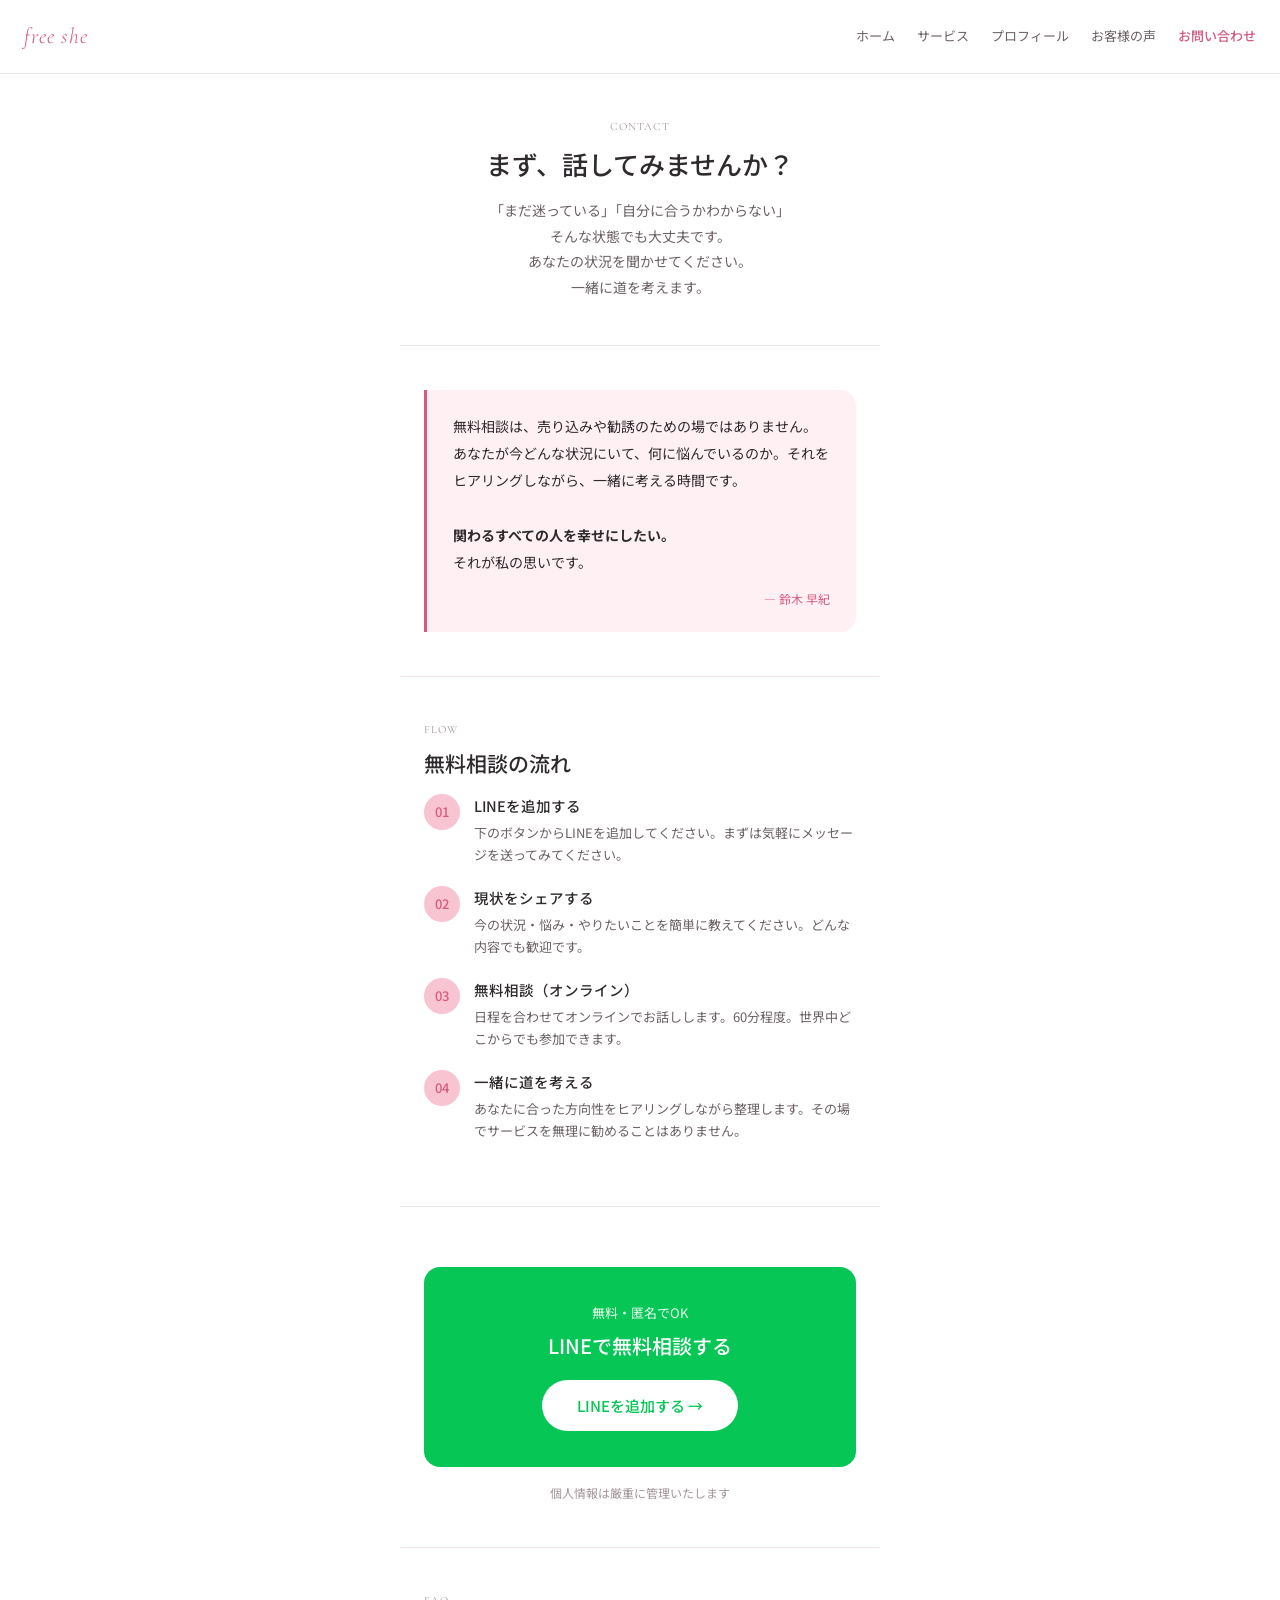
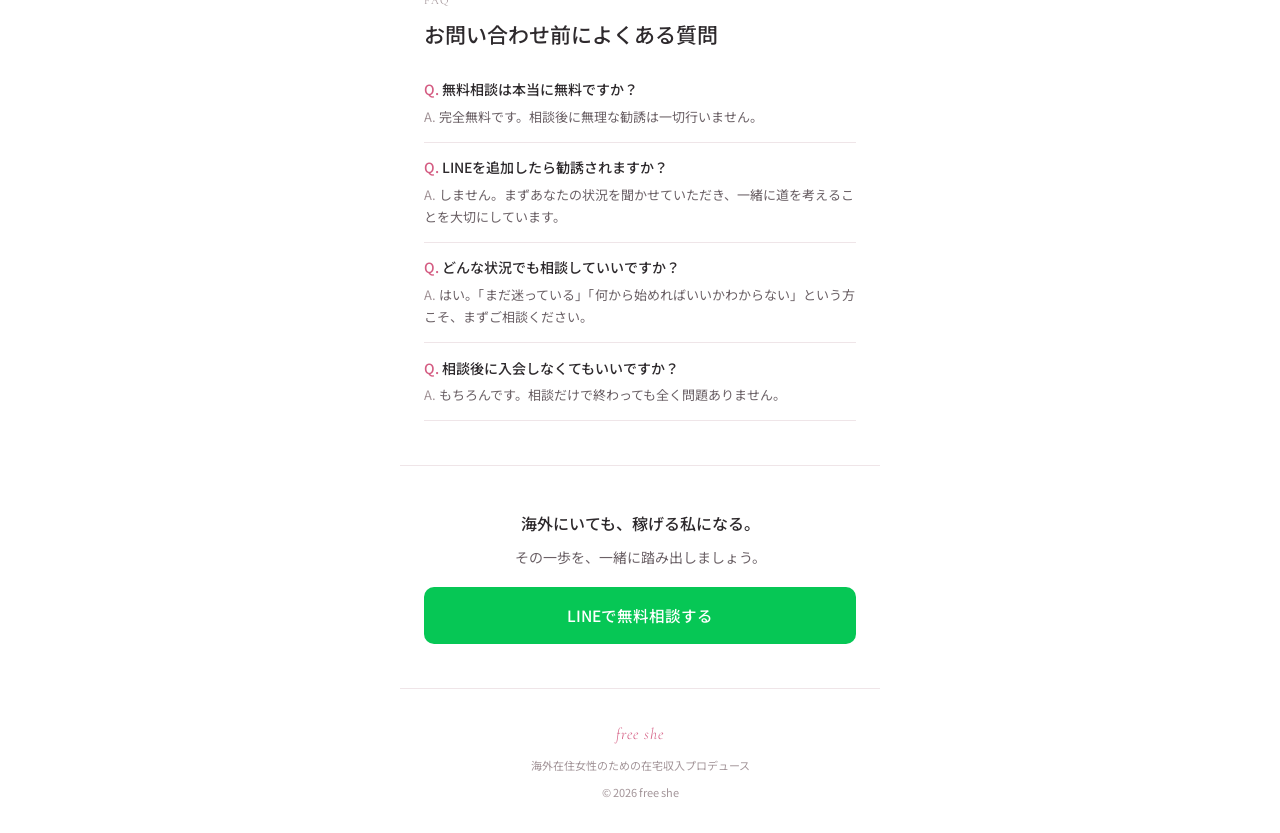
==== contact.html @ 598113c8 "Add files via upload" ====
<!DOCTYPE html>
<html lang="ja">
<head>
<meta charset="UTF-8">
<meta name="viewport" content="width=device-width, initial-scale=1.0">
<title>お問い合わせ ｜ free she</title>
<meta name="description" content="free sheへのお問い合わせ・無料相談はこちらから。LINEで気軽にご相談いただけます。">
<link rel="stylesheet" href="style.css">
</head>
<body>

<header class="site-header">
  <a href="index.html" class="logo">free she</a>
  <button class="nav-toggle" id="navToggle">☰</button>
  <nav class="nav-links" id="navLinks">
    <a href="index.html">ホーム</a>
    <a href="service.html">サービス</a>
    <a href="profile.html">プロフィール</a>
    <a href="voice.html">お客様の声</a>
    <a href="contact.html" class="active">お問い合わせ</a>
  </nav>
</header>

<!-- ヘッダー -->
<section class="section center">
  <div class="label">contact</div>
  <h1 class="hero-title">まず、話してみませんか？</h1>
  <p class="section-sub">「まだ迷っている」「自分に合うかわからない」<br>そんな状態でも大丈夫です。<br>あなたの状況を聞かせてください。<br>一緒に道を考えます。</p>
</section>

<!-- メッセージ -->
<section class="section">
  <div class="message-box">
    <p class="message-text">無料相談は、売り込みや勧誘のための場ではありません。<br>あなたが今どんな状況にいて、何に悩んでいるのか。それをヒアリングしながら、一緒に考える時間です。<br><br><strong style="color:var(--color-text-primary);">関わるすべての人を幸せにしたい。</strong><br>それが私の思いです。</p>
    <p class="message-signature">— 鈴木 早紀</p>
  </div>
</section>

<!-- 流れ -->
<section class="section">
  <div class="label">Flow</div>
  <h2 class="section-title">無料相談の流れ</h2>

  <div class="step-row">
    <div class="step-circle">01</div>
    <div>
      <div class="step-title">LINEを追加する</div>
      <div class="step-desc">下のボタンからLINEを追加してください。まずは気軽にメッセージを送ってみてください。</div>
    </div>
  </div>
  <div class="step-row">
    <div class="step-circle">02</div>
    <div>
      <div class="step-title">現状をシェアする</div>
      <div class="step-desc">今の状況・悩み・やりたいことを簡単に教えてください。どんな内容でも歓迎です。</div>
    </div>
  </div>
  <div class="step-row">
    <div class="step-circle">03</div>
    <div>
      <div class="step-title">無料相談（オンライン）</div>
      <div class="step-desc">日程を合わせてオンラインでお話しします。60分程度。世界中どこからでも参加できます。</div>
    </div>
  </div>
  <div class="step-row">
    <div class="step-circle">04</div>
    <div>
      <div class="step-title">一緒に道を考える</div>
      <div class="step-desc">あなたに合った方向性をヒアリングしながら整理します。その場でサービスを無理に勧めることはありません。</div>
    </div>
  </div>
</section>

<!-- LINEボタン大 -->
<section class="section">
  <div class="line-big">
    <p class="line-big-sub">無料・匿名でOK</p>
    <p class="line-big-title">LINEで無料相談する</p>
    <a href="#" class="line-big-btn">LINEを追加する →</a>
  </div>
  <p style="font-size:12px; color:var(--color-text-tertiary); text-align:center; margin-top:0.75rem;">個人情報は厳重に管理いたします</p>
</section>

<!-- FAQ -->
<section class="section">
  <div class="label">FAQ</div>
  <h2 class="section-title">お問い合わせ前によくある質問</h2>
  <div class="faq-item">
    <div class="faq-q">無料相談は本当に無料ですか？</div>
    <div class="faq-a">完全無料です。相談後に無理な勧誘は一切行いません。</div>
  </div>
  <div class="faq-item">
    <div class="faq-q">LINEを追加したら勧誘されますか？</div>
    <div class="faq-a">しません。まずあなたの状況を聞かせていただき、一緒に道を考えることを大切にしています。</div>
  </div>
  <div class="faq-item">
    <div class="faq-q">どんな状況でも相談していいですか？</div>
    <div class="faq-a">はい。「まだ迷っている」「何から始めればいいかわからない」という方こそ、まずご相談ください。</div>
  </div>
  <div class="faq-item">
    <div class="faq-q">相談後に入会しなくてもいいですか？</div>
    <div class="faq-a">もちろんです。相談だけで終わっても全く問題ありません。</div>
  </div>
</section>

<!-- 最後のCTA -->
<section class="section center">
  <p style="font-size:16px; font-weight:500; margin-bottom:0.5rem;">海外にいても、稼げる私になる。</p>
  <p class="section-sub" style="margin-bottom:0.25rem;">その一歩を、一緒に踏み出しましょう。</p>
  <a href="#" class="btn-line">LINEで無料相談する</a>
</section>

<footer class="site-footer">
  <div class="logo">free she</div>
  <p>海外在住女性のための在宅収入プロデュース</p>
  <p style="margin-top:0.5rem;">&copy; 2026 free she</p>
</footer>

<script>
  document.getElementById('navToggle').addEventListener('click', function() {
    document.getElementById('navLinks').classList.toggle('open');
  });
</script>

</body>
</html>
---- style.css ----
@import url('https://fonts.googleapis.com/css2?family=Noto+Sans+JP:wght@300;400;500;700&family=Cormorant+Garamond:ital,wght@0,300;1,300&display=swap');

* {
  box-sizing: border-box;
  margin: 0;
  padding: 0;
}

:root {
  --color-primary: #D45C82;
  --color-primary-light: #F9C4D1;
  --color-primary-pale: #FFF0F4;
  --color-text-primary: #2E2A2D;
  --color-text-secondary: #6B6166;
  --color-text-tertiary: #A39599;
  --color-bg: #FFFFFF;
  --color-bg-soft: #FBF7F8;
  --color-border: #EFE5E8;
  --color-line: #06C755;
  --radius-lg: 16px;
  --radius-md: 10px;
}

body {
  font-family: 'Noto Sans JP', sans-serif;
  color: var(--color-text-primary);
  background: var(--color-bg);
  line-height: 1.7;
  -webkit-font-smoothing: antialiased;
}

a {
  text-decoration: none;
  color: inherit;
}

img {
  max-width: 100%;
  display: block;
}

.container {
  max-width: 480px;
  margin: 0 auto;
  padding: 0 1.5rem;
}

/* ===== Header / Nav ===== */
.site-header {
  display: flex;
  justify-content: space-between;
  align-items: center;
  padding: 1.1rem 1.5rem;
  border-bottom: 0.5px solid var(--color-border);
  position: sticky;
  top: 0;
  background: rgba(255,255,255,0.95);
  backdrop-filter: blur(8px);
  z-index: 100;
}

.logo {
  font-family: 'Cormorant Garamond', serif;
  font-style: italic;
  font-weight: 300;
  font-size: 22px;
  color: var(--color-primary);
  letter-spacing: 1px;
}

.nav-toggle {
  background: none;
  border: none;
  font-size: 22px;
  color: var(--color-text-primary);
  cursor: pointer;
  display: none;
}

.nav-links {
  display: flex;
  gap: 22px;
  font-size: 13px;
  color: var(--color-text-secondary);
}

.nav-links a.active {
  color: var(--color-primary);
  font-weight: 500;
}

@media (max-width: 600px) {
  .nav-links {
    display: none;
    position: absolute;
    top: 100%;
    left: 0;
    right: 0;
    background: #fff;
    flex-direction: column;
    padding: 1rem 1.5rem;
    gap: 14px;
    border-bottom: 0.5px solid var(--color-border);
  }
  .nav-links.open {
    display: flex;
  }
  .nav-toggle {
    display: block;
  }
}

/* ===== Sections ===== */
.section {
  padding: 2.75rem 1.5rem;
  border-bottom: 0.5px solid var(--color-border);
  max-width: 480px;
  margin: 0 auto;
}

.section.center {
  text-align: center;
}

.label {
  font-size: 11px;
  letter-spacing: 0.1em;
  color: var(--color-text-tertiary);
  text-transform: uppercase;
  margin-bottom: 0.5rem;
  font-family: 'Cormorant Garamond', serif;
}

.section-title {
  font-size: 21px;
  font-weight: 500;
  margin-bottom: 0.9rem;
  line-height: 1.5;
}

.section-sub {
  font-size: 14px;
  color: var(--color-text-secondary);
  line-height: 1.85;
}

/* ===== Hero ===== */
.hero-visual {
  width: 100%;
  height: 220px;
  border-radius: var(--radius-lg);
  background: linear-gradient(135deg, #B5D4F4 0%, #9FE1CB 100%);
  margin-bottom: 1.5rem;
  overflow: hidden;
}

.hero-visual img {
  width: 100%;
  height: 100%;
  object-fit: cover;
}

.hero-title {
  font-size: 26px;
  font-weight: 500;
  line-height: 1.5;
  margin-bottom: 0.9rem;
}

/* ===== Cards ===== */
.card {
  background: var(--color-bg);
  border: 0.5px solid var(--color-border);
  border-radius: var(--radius-lg);
  padding: 1.1rem 1.3rem;
  margin-bottom: 0.8rem;
  font-size: 13.5px;
}

.card-soft {
  background: var(--color-bg-soft);
  border-radius: var(--radius-lg);
  padding: 1.5rem;
  margin-bottom: 1rem;
}

/* ===== Stats ===== */
.stat-grid {
  display: grid;
  grid-template-columns: repeat(3, 1fr);
  gap: 8px;
  margin: 1rem 0;
}

.stat-card {
  background: var(--color-primary-pale);
  border-radius: var(--radius-md);
  padding: 0.85rem 0.5rem;
  text-align: center;
}

.stat-num {
  font-size: 18px;
  font-weight: 500;
  color: var(--color-primary);
}

.stat-label {
  font-size: 11px;
  color: var(--color-text-secondary);
  margin-top: 3px;
  line-height: 1.4;
}

/* ===== Steps ===== */
.step-row {
  display: flex;
  gap: 14px;
  align-items: flex-start;
  margin-bottom: 1.2rem;
}

.step-circle {
  width: 36px;
  height: 36px;
  border-radius: 50%;
  background: var(--color-primary-light);
  display: flex;
  align-items: center;
  justify-content: center;
  font-size: 13px;
  font-weight: 500;
  color: var(--color-primary);
  flex-shrink: 0;
}

.step-title {
  font-size: 14.5px;
  font-weight: 500;
  margin-bottom: 4px;
}

.step-desc {
  font-size: 13px;
  color: var(--color-text-secondary);
  line-height: 1.7;
}

/* ===== Support grid ===== */
.support-grid {
  display: grid;
  grid-template-columns: repeat(2, 1fr);
  gap: 10px;
  margin-top: 0.75rem;
}

.support-item {
  background: var(--color-bg-soft);
  border-radius: var(--radius-md);
  padding: 0.9rem;
}

.support-title {
  font-size: 13px;
  font-weight: 500;
  margin-bottom: 4px;
}

.support-desc {
  font-size: 12px;
  color: var(--color-text-secondary);
  line-height: 1.6;
}

/* ===== Plan cards ===== */
.plan-card {
  background: var(--color-bg);
  border: 0.5px solid var(--color-border);
  border-radius: var(--radius-lg);
  padding: 1.4rem;
  margin-bottom: 1rem;
}

.plan-card.main {
  border: 1.5px solid var(--color-primary);
}

.plan-badge {
  display: inline-block;
  font-size: 11px;
  padding: 4px 12px;
  border-radius: 99px;
  background: var(--color-primary-light);
  color: var(--color-primary);
  margin-bottom: 0.6rem;
}

.plan-badge.main {
  background: var(--color-primary);
  color: #fff;
}

.plan-name {
  font-size: 15px;
  font-weight: 500;
  margin-bottom: 0.6rem;
}

.plan-list {
  font-size: 13px;
  color: var(--color-text-secondary);
  line-height: 1.9;
}

.plan-note {
  margin-top: 1rem;
  padding-top: 0.8rem;
  border-top: 0.5px solid var(--color-border);
  font-size: 12px;
  color: var(--color-text-tertiary);
}

/* ===== Comparison table ===== */
.table-wrap {
  overflow-x: auto;
}

.compare-table {
  width: 100%;
  font-size: 12px;
  border-collapse: collapse;
  table-layout: fixed;
  min-width: 380px;
}

.compare-table th,
.compare-table td {
  padding: 10px 4px;
  border-bottom: 0.5px solid var(--color-border);
  text-align: center;
}

.compare-table th:first-child,
.compare-table td:first-child {
  text-align: left;
  color: var(--color-text-secondary);
  width: 38%;
}

.compare-table th.main {
  color: var(--color-primary);
  font-weight: 500;
}

.check {
  color: #1D9E75;
  font-weight: 700;
}

.cross {
  color: var(--color-text-tertiary);
}

/* ===== Voice card ===== */
.voice-card {
  background: var(--color-bg-soft);
  border-radius: var(--radius-lg);
  padding: 1.1rem 1.3rem;
  margin-bottom: 0.8rem;
}

.voice-name {
  font-size: 13px;
  font-weight: 500;
  margin-bottom: 5px;
}

.voice-text {
  font-size: 13px;
  color: var(--color-text-secondary);
  line-height: 1.7;
}

/* ===== FAQ ===== */
.faq-item {
  border-bottom: 0.5px solid var(--color-border);
  padding: 0.85rem 0;
}

.faq-q {
  font-size: 14px;
  font-weight: 500;
  margin-bottom: 4px;
}

.faq-q::before {
  content: "Q. ";
  color: var(--color-primary);
}

.faq-a {
  font-size: 13px;
  color: var(--color-text-secondary);
  line-height: 1.7;
}

.faq-a::before {
  content: "A. ";
  color: var(--color-text-tertiary);
}

/* ===== Message box ===== */
.message-box {
  background: var(--color-primary-pale);
  border-left: 3px solid var(--color-primary);
  border-radius: 0 var(--radius-lg) var(--radius-lg) 0;
  padding: 1.4rem 1.6rem;
}

.message-text {
  font-size: 14px;
  line-height: 1.95;
  color: var(--color-text-primary);
}

.message-signature {
  font-size: 12px;
  color: var(--color-primary);
  margin-top: 0.8rem;
  text-align: right;
}

/* ===== Profile ===== */
.profile-photo {
  width: 100px;
  height: 100px;
  border-radius: 50%;
  background: var(--color-primary-light);
  display: flex;
  align-items: center;
  justify-content: center;
  font-size: 40px;
  flex-shrink: 0;
  overflow: hidden;
}

.profile-photo img {
  width: 100%;
  height: 100%;
  object-fit: cover;
}

.achievement-card {
  background: var(--color-bg-soft);
  border-radius: var(--radius-lg);
  padding: 1.1rem 1.3rem;
  margin-bottom: 0.8rem;
  display: flex;
  gap: 12px;
  align-items: flex-start;
}

.achievement-icon {
  font-size: 20px;
  flex-shrink: 0;
  margin-top: 2px;
}

.achievement-title {
  font-size: 13.5px;
  font-weight: 500;
  margin-bottom: 3px;
}

.achievement-desc {
  font-size: 12.5px;
  color: var(--color-text-secondary);
  line-height: 1.7;
}

/* ===== Buttons ===== */
.btn-line {
  display: block;
  width: 100%;
  padding: 0.95rem;
  background: var(--color-line);
  color: #fff;
  border: none;
  border-radius: var(--radius-md);
  font-size: 15.5px;
  font-weight: 500;
  text-align: center;
  cursor: pointer;
  margin-top: 1rem;
  transition: opacity 0.2s;
}

.btn-line:hover {
  opacity: 0.88;
}

.btn-outline {
  display: block;
  width: 100%;
  padding: 0.7rem;
  background: transparent;
  border: 0.5px solid var(--color-text-tertiary);
  border-radius: var(--radius-md);
  font-size: 13px;
  color: var(--color-text-secondary);
  text-align: center;
  cursor: pointer;
  margin-top: 0.6rem;
}

.line-big {
  background: var(--color-line);
  border-radius: var(--radius-lg);
  padding: 2.2rem 1.5rem;
  text-align: center;
  margin: 1rem 0;
}

.line-big-sub {
  font-size: 13px;
  color: #fff;
  opacity: 0.9;
  margin-bottom: 0.3rem;
}

.line-big-title {
  font-size: 20px;
  font-weight: 500;
  color: #fff;
  margin-bottom: 1.1rem;
}

.line-big-btn {
  display: inline-block;
  background: #fff;
  color: var(--color-line);
  font-size: 15px;
  font-weight: 500;
  padding: 0.8rem 2.2rem;
  border-radius: 99px;
}

/* ===== Footer ===== */
.site-footer {
  text-align: center;
  padding: 2rem 1.5rem;
  font-size: 11px;
  color: var(--color-text-tertiary);
}

.site-footer .logo {
  font-size: 16px;
  margin-bottom: 0.5rem;
}

/* ===== Coming soon ===== */
.coming-soon {
  display: flex;
  flex-direction: column;
  align-items: center;
  justify-content: center;
  padding: 5rem 2rem;
  text-align: center;
  gap: 1rem;
}
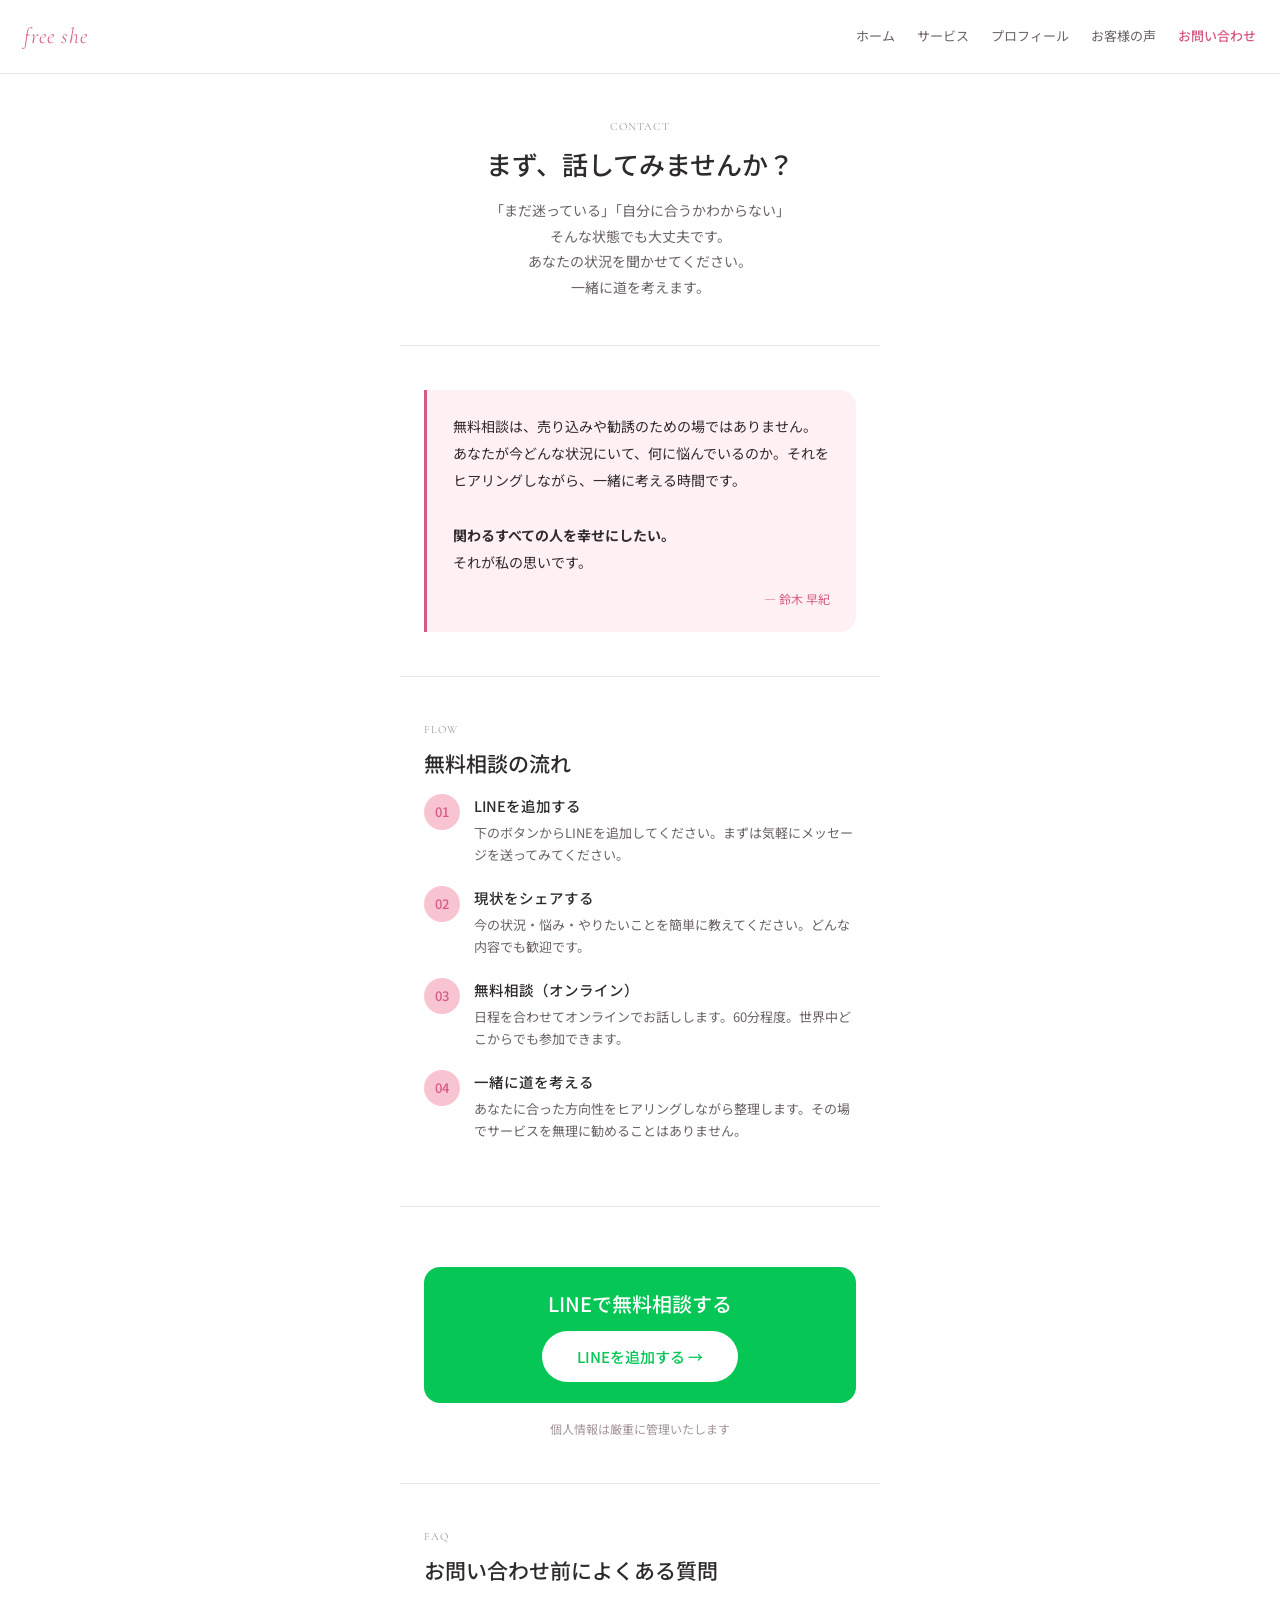
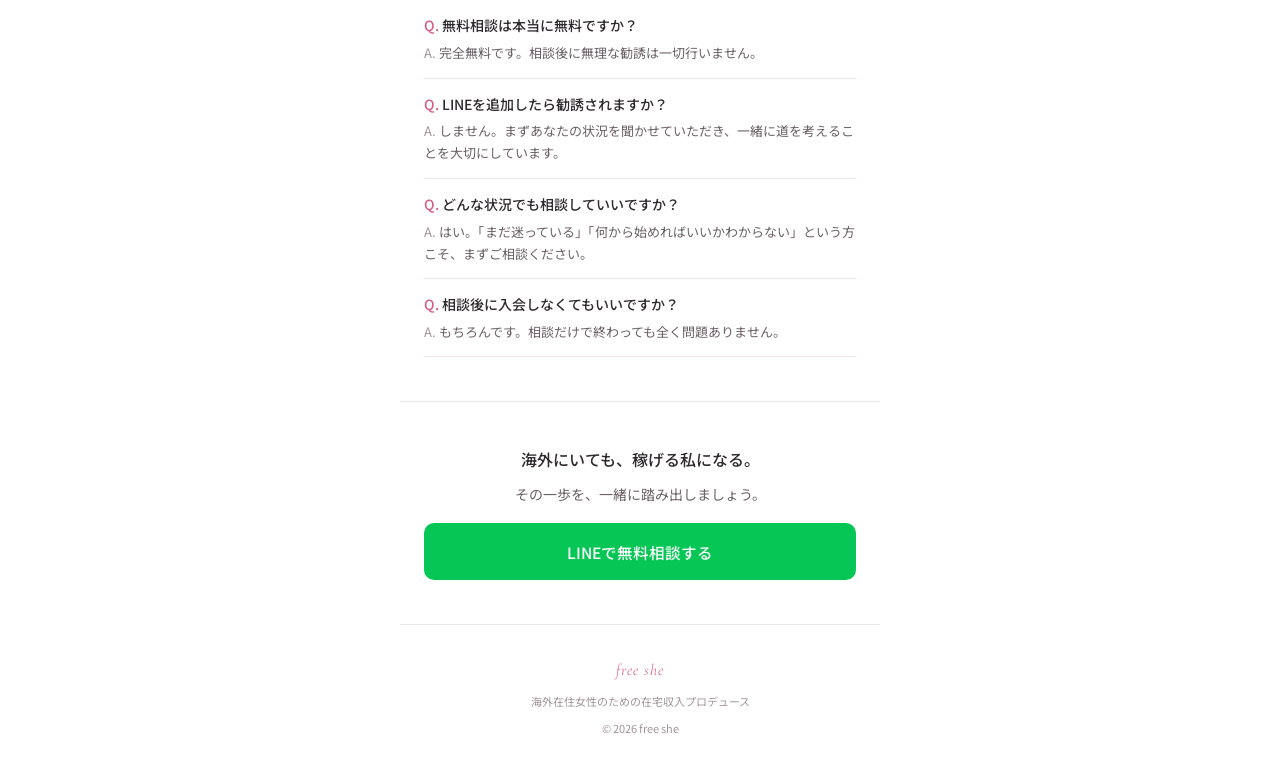
==== commit 201119b6: "Add files via upload" ====
--- a/contact.html
+++ b/contact.html
@@ -74,9 +74,8 @@
 <!-- LINEボタン大 -->
 <section class="section">
   <div class="line-big">
-    <p class="line-big-sub">無料・匿名でOK</p>
     <p class="line-big-title">LINEで無料相談する</p>
-    <a href="#" class="line-big-btn">LINEを追加する →</a>
+    <a href="https://lin.ee/9mOASHp" class="line-big-btn">LINEを追加する →</a>
   </div>
   <p style="font-size:12px; color:var(--color-text-tertiary); text-align:center; margin-top:0.75rem;">個人情報は厳重に管理いたします</p>
 </section>
@@ -107,7 +106,7 @@
 <section class="section center">
   <p style="font-size:16px; font-weight:500; margin-bottom:0.5rem;">海外にいても、稼げる私になる。</p>
   <p class="section-sub" style="margin-bottom:0.25rem;">その一歩を、一緒に踏み出しましょう。</p>
-  <a href="#" class="btn-line">LINEで無料相談する</a>
+  <a href="https://lin.ee/9mOASHp" class="btn-line">LINEで無料相談する</a>
 </section>
 
 <footer class="site-footer">
--- a/style.css
+++ b/style.css
@@ -516,7 +516,7 @@
 .line-big {
   background: var(--color-line);
   border-radius: var(--radius-lg);
-  padding: 2.2rem 1.5rem;
+  padding: 1.3rem 1.5rem;
   text-align: center;
   margin: 1rem 0;
 }
@@ -532,7 +532,7 @@
   font-size: 20px;
   font-weight: 500;
   color: #fff;
-  margin-bottom: 1.1rem;
+  margin-bottom: 0.6rem;
 }
 
 .line-big-btn {
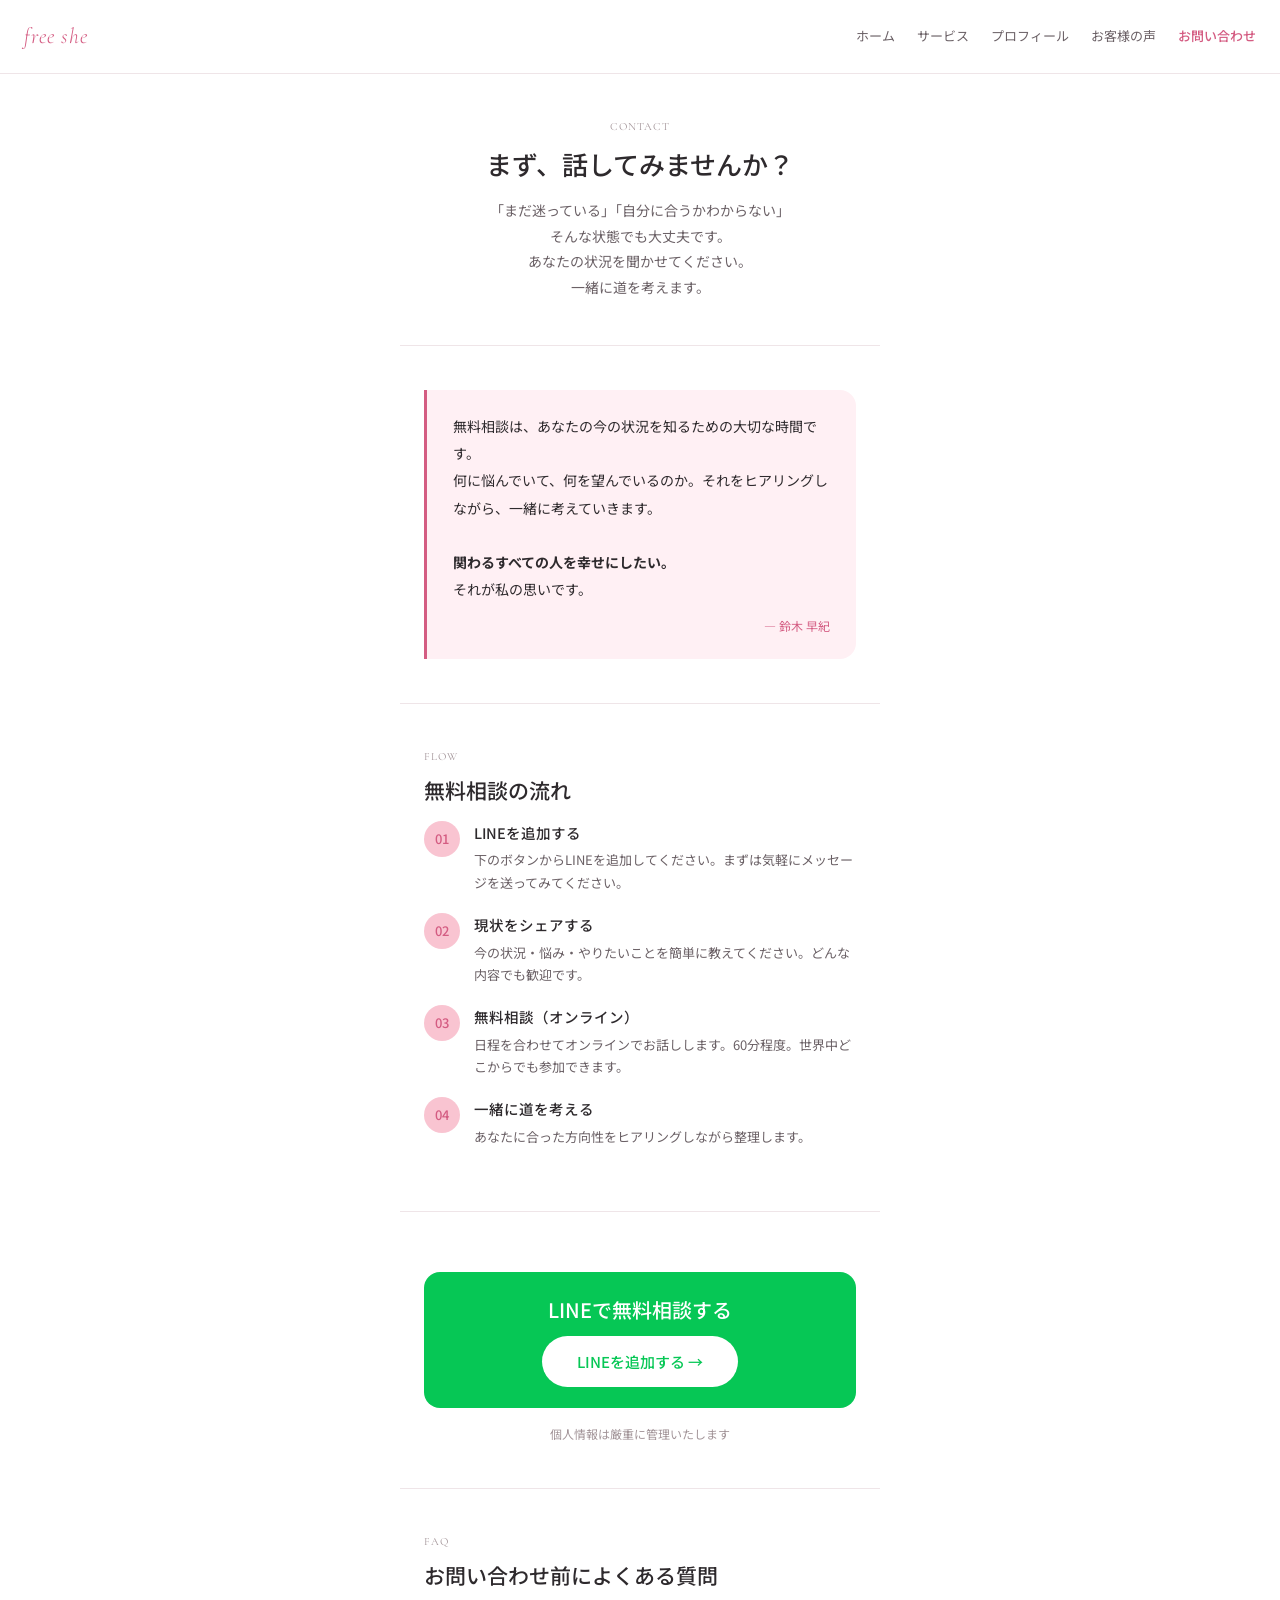
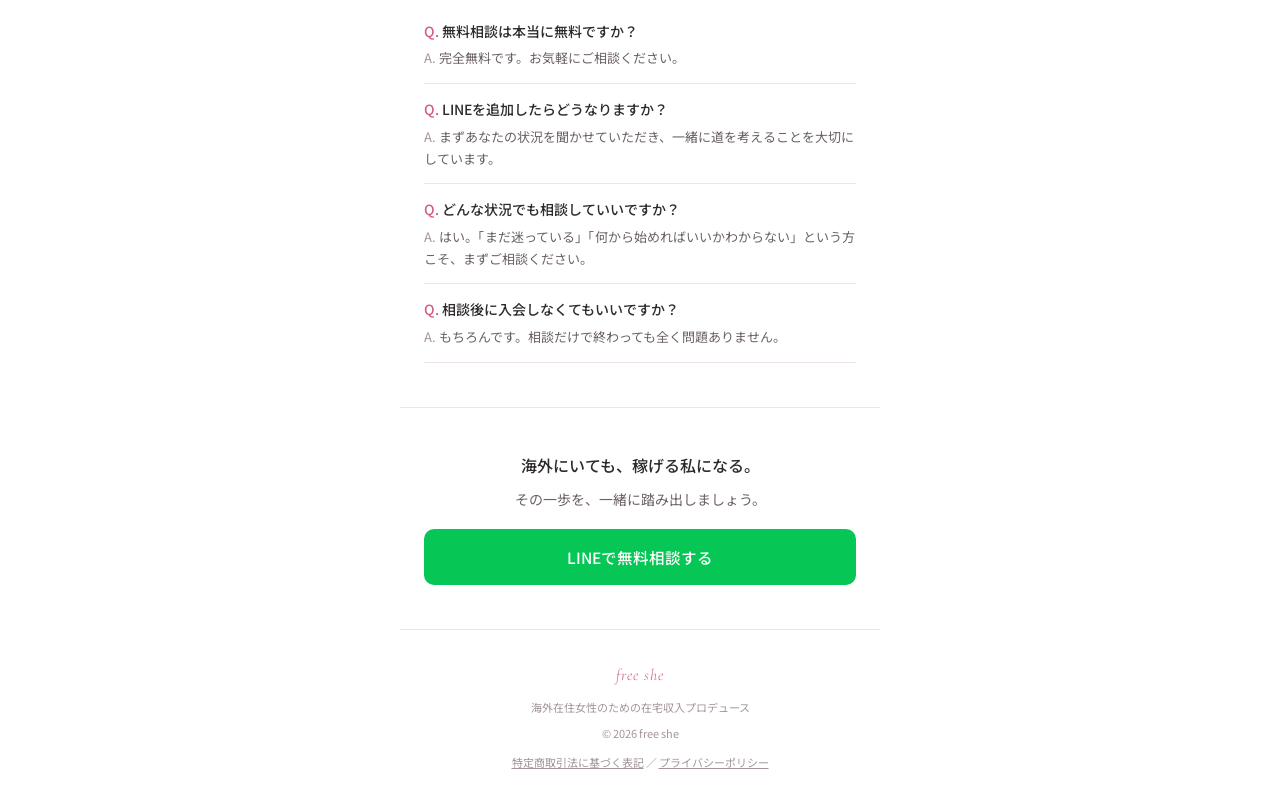
==== commit 673c2a32: "Add files via upload" ====
--- a/contact.html
+++ b/contact.html
@@ -31,7 +31,7 @@
 <!-- メッセージ -->
 <section class="section">
   <div class="message-box">
-    <p class="message-text">無料相談は、売り込みや勧誘のための場ではありません。<br>あなたが今どんな状況にいて、何に悩んでいるのか。それをヒアリングしながら、一緒に考える時間です。<br><br><strong style="color:var(--color-text-primary);">関わるすべての人を幸せにしたい。</strong><br>それが私の思いです。</p>
+    <p class="message-text">無料相談は、あなたの今の状況を知るための大切な時間です。<br>何に悩んでいて、何を望んでいるのか。それをヒアリングしながら、一緒に考えていきます。<br><br><strong style="color:var(--color-text-primary);">関わるすべての人を幸せにしたい。</strong><br>それが私の思いです。</p>
     <p class="message-signature">— 鈴木 早紀</p>
   </div>
 </section>
@@ -66,7 +66,7 @@
     <div class="step-circle">04</div>
     <div>
       <div class="step-title">一緒に道を考える</div>
-      <div class="step-desc">あなたに合った方向性をヒアリングしながら整理します。その場でサービスを無理に勧めることはありません。</div>
+      <div class="step-desc">あなたに合った方向性をヒアリングしながら整理します。</div>
     </div>
   </div>
 </section>
@@ -86,11 +86,11 @@
   <h2 class="section-title">お問い合わせ前によくある質問</h2>
   <div class="faq-item">
     <div class="faq-q">無料相談は本当に無料ですか？</div>
-    <div class="faq-a">完全無料です。相談後に無理な勧誘は一切行いません。</div>
+    <div class="faq-a">完全無料です。お気軽にご相談ください。</div>
   </div>
   <div class="faq-item">
-    <div class="faq-q">LINEを追加したら勧誘されますか？</div>
-    <div class="faq-a">しません。まずあなたの状況を聞かせていただき、一緒に道を考えることを大切にしています。</div>
+    <div class="faq-q">LINEを追加したらどうなりますか？</div>
+    <div class="faq-a">まずあなたの状況を聞かせていただき、一緒に道を考えることを大切にしています。</div>
   </div>
   <div class="faq-item">
     <div class="faq-q">どんな状況でも相談していいですか？</div>
@@ -113,6 +113,7 @@
   <div class="logo">free she</div>
   <p>海外在住女性のための在宅収入プロデュース</p>
   <p style="margin-top:0.5rem;">&copy; 2026 free she</p>
+  <p style="margin-top:0.6rem;"><a href="legal.html" style="color:var(--color-text-tertiary); text-decoration:underline;">特定商取引法に基づく表記</a> ／ <a href="privacy.html" style="color:var(--color-text-tertiary); text-decoration:underline;">プライバシーポリシー</a></p>
 </footer>
 
 <script>
